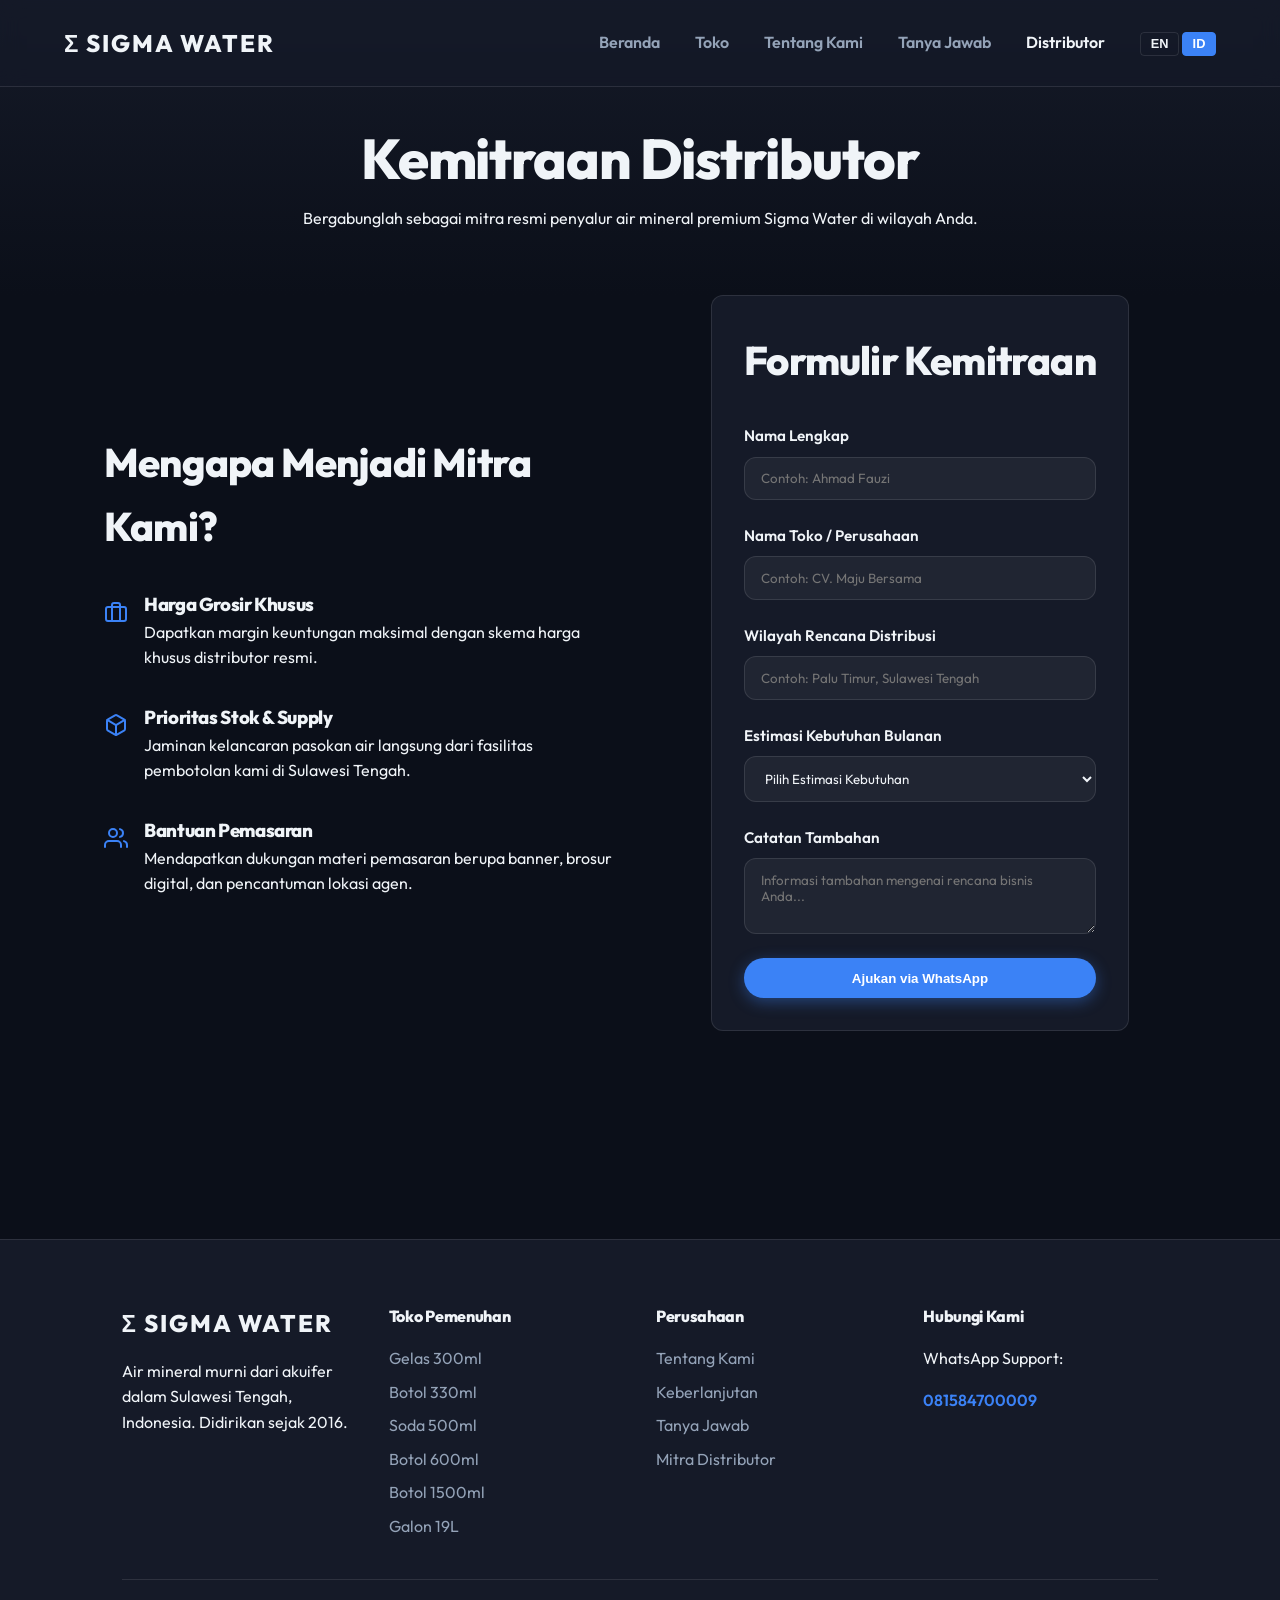
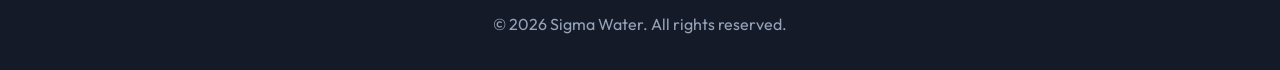
==== distributor.html @ 27827ac9 "fix: separate EN/ID hero buttons into clean wrapper containers & synchronize footers with complete p" ====
<!DOCTYPE html>
<html lang="id">
<head>
  <meta charset="UTF-8">
  <meta name="viewport" content="width=device-width, initial-scale=1.0">
  <title class="lang-en">Become a Distributor | Sigma Water</title>
  <title class="lang-id">Menjadi Distributor | Sigma Water</title>
  <link rel="stylesheet" href="index.css">
  <style>
    .page-header {
      padding: 8rem 5% 4rem;
      text-align: center;
      background: linear-gradient(180deg, var(--bg-surface) 0%, var(--bg-color) 100%);
    }

    .form-container {
      max-width: 600px;
      margin: 0 auto;
    }

    .form-group {
      margin-bottom: 1.5rem;
      display: flex;
      flex-direction: column;
      gap: 0.5rem;
      text-align: left;
    }

    .form-group label {
      font-weight: 600;
      font-size: 0.95rem;
    }

    .form-group input, .form-group textarea, .form-group select {
      background: rgba(255, 255, 255, 0.05);
      border: 1px solid var(--border-color);
      border-radius: var(--border-radius);
      padding: 0.8rem 1rem;
      color: var(--text-main);
      font-family: inherit;
      outline: none;
      transition: border-color var(--transition-speed);
    }

    .form-group input:focus, .form-group textarea:focus, .form-group select:focus {
      border-color: var(--accent-blue);
    }

    .benefit-item {
      display: flex;
      gap: 1rem;
      align-items: flex-start;
      text-align: left;
    }

    .benefit-icon {
      font-size: 1.5rem;
      color: var(--accent-blue);
      flex-shrink: 0;
    }
  </style>
</head>
<body>

  <nav>
    <div class="nav-brand">Σ SIGMA WATER</div>
    <div class="nav-links">
      <a href="index.html" class="lang-en">Home</a>
      <a href="index.html" class="lang-id">Beranda</a>
      <a href="shop.html" class="lang-en">Shop</a>
      <a href="shop.html" class="lang-id">Toko</a>
      <a href="story.html" class="lang-en">Our Story</a>
      <a href="story.html" class="lang-id">Tentang Kami</a>
      <a href="faq.html" class="lang-en">FAQ</a>
      <a href="faq.html" class="lang-id">Tanya Jawab</a>
      <a href="distributor.html" class="active lang-en">Distributor</a>
      <a href="distributor.html" class="active lang-id">Distributor</a>

      <!-- Language Selector -->
      <span class="lang-selector" style="margin-left: 2rem;">
        <button id="lang-btn-en" onclick="setLang('en')" class="btn btn-outline" style="padding: 0.2rem 0.6rem; font-size: 0.8rem; border-radius: 4px; cursor: pointer;">EN</button>
        <button id="lang-btn-id" onclick="setLang('id')" class="btn btn-outline" style="padding: 0.2rem 0.6rem; font-size: 0.8rem; border-radius: 4px; cursor: pointer;">ID</button>
      </span>
    </div>
  </nav>

  <header class="page-header">
    <div class="container fade-in">
      <h1 class="lang-en">Distributor Partnership</h1>
      <h1 class="lang-id">Kemitraan Distributor</h1>
      <p class="text-muted lang-en">Join us as an official distribution partner for premium Sigma Water in your region.</p>
      <p class="text-muted lang-id">Bergabunglah sebagai mitra resmi penyalur air mineral premium Sigma Water di wilayah Anda.</p>
    </div>
  </header>

  <section class="section-padding" style="padding-top: 0;">
    <div class="container">
      <div class="grid-2 mb-3">
        
        <!-- Benefits -->
        <div class="fade-in">
          <h2 class="mb-2 lang-en">Why Partner With Us?</h2>
          <h2 class="mb-2 lang-id">Mengapa Menjadi Mitra Kami?</h2>
          
          <div style="display: flex; flex-direction: column; gap: 2rem;">
            <!-- Benefit 1 -->
            <div class="benefit-item">
              <div class="benefit-icon">
                <svg xmlns="http://www.w3.org/2000/svg" width="24" height="24" viewBox="0 0 24 24" fill="none" stroke="currentColor" stroke-width="2" stroke-linecap="round" stroke-linejoin="round" style="vertical-align: middle;"><rect x="2" y="7" width="20" height="14" rx="2" ry="2"/><path d="M16 21V5a2 2 0 0 0-2-2h-4a2 2 0 0 0-2 2v16"/></svg>
              </div>
              <div>
                <h3 class="lang-en">Special Wholesale Pricing</h3>
                <h3 class="lang-id">Harga Grosir Khusus</h3>
                <p class="text-muted lang-en">Get maximum profit margins with official distributor wholesale pricing.</p>
                <p class="text-muted lang-id">Dapatkan margin keuntungan maksimal dengan skema harga khusus distributor resmi.</p>
              </div>
            </div>
            
            <!-- Benefit 2 -->
            <div class="benefit-item">
              <div class="benefit-icon">
                <svg xmlns="http://www.w3.org/2000/svg" width="24" height="24" viewBox="0 0 24 24" fill="none" stroke="currentColor" stroke-width="2" stroke-linecap="round" stroke-linejoin="round" style="vertical-align: middle;"><path d="M21 16V8a2 2 0 0 0-1-1.73l-7-4a2 2 0 0 0-2 0l-7 4A2 2 0 0 0 3 8v8a2 2 0 0 0 1 1.73l7 4a2 2 0 0 0 2 0l7-4A2 2 0 0 0 21 16z"/><polyline points="3.27 6.96 12 12.01 20.73 6.96"/><line x1="12" y1="22.08" x2="12" y2="12"/></svg>
              </div>
              <div>
                <h3 class="lang-en">Stock & Supply Priority</h3>
                <h3 class="lang-id">Prioritas Stok & Supply</h3>
                <p class="text-muted lang-en">Guaranteed smooth water supply directly from our bottling facility in Central Sulawesi.</p>
                <p class="text-muted lang-id">Jaminan kelancaran pasokan air langsung dari fasilitas pembotolan kami di Sulawesi Tengah.</p>
              </div>
            </div>
            
            <!-- Benefit 3 -->
            <div class="benefit-item">
              <div class="benefit-icon">
                <svg xmlns="http://www.w3.org/2000/svg" width="24" height="24" viewBox="0 0 24 24" fill="none" stroke="currentColor" stroke-width="2" stroke-linecap="round" stroke-linejoin="round" style="vertical-align: middle;"><path d="M17 21v-2a4 4 0 0 0-4-4H5a4 4 0 0 0-4 4v2"/><circle cx="9" cy="7" r="4"/><path d="M23 21v-2a4 4 0 0 0-3-3.87"/><path d="M16 3.13a4 4 0 0 1 0 7.75"/></svg>
              </div>
              <div>
                <h3 class="lang-en">Marketing Support</h3>
                <h3 class="lang-id">Bantuan Pemasaran</h3>
                <p class="text-muted lang-en">Receive marketing materials such as banners, digital brochures, and official agent location map listings.</p>
                <p class="text-muted lang-id">Mendapatkan dukungan materi pemasaran berupa banner, brosur digital, dan pencantuman lokasi agen.</p>
              </div>
            </div>
          </div>
        </div>

        <!-- Application Form (English) -->
        <div class="glass-card form-container text-center fade-in lang-en">
          <h2 class="mb-2">Partnership Form</h2>
          <form id="distributorFormEn" onsubmit="submitForm(event, 'en')">
            <div class="form-group">
              <label for="nameEn">Full Name</label>
              <input type="text" id="nameEn" required placeholder="Example: John Doe">
            </div>
            <div class="form-group">
              <label for="businessEn">Store / Company Name</label>
              <input type="text" id="businessEn" required placeholder="Example: CV. Maju Bersama">
            </div>
            <div class="form-group">
              <label for="locationEn">Targeted Distribution Region</label>
              <input type="text" id="locationEn" required placeholder="Example: East Palu, Central Sulawesi">
            </div>
            <div class="form-group">
              <label for="volumeEn">Estimated Monthly Requirement</label>
              <select id="volumeEn" required>
                <option value="">Select Estimated Requirement</option>
                <option value="50-100 Boxes">50 - 100 Boxes / Month</option>
                <option value="100-500 Boxes">100 - 500 Boxes / Month</option>
                <option value=">500 Boxes">&gt; 500 Boxes / Month</option>
                <option value="19L Gallon Focus">19L Gallon Focus (Dispenser)</option>
              </select>
            </div>
            <div class="form-group">
              <label for="noteEn">Additional Notes</label>
              <textarea id="noteEn" rows="3" placeholder="Any additional details about your business plan..."></textarea>
            </div>
            <button type="submit" class="btn btn-primary" style="width: 100%;">Apply via WhatsApp</button>
          </form>
        </div>

        <!-- Application Form (Indonesian) -->
        <div class="glass-card form-container text-center fade-in lang-id">
          <h2 class="mb-2">Formulir Kemitraan</h2>
          <form id="distributorFormId" onsubmit="submitForm(event, 'id')">
            <div class="form-group">
              <label for="nameId">Nama Lengkap</label>
              <input type="text" id="nameId" required placeholder="Contoh: Ahmad Fauzi">
            </div>
            <div class="form-group">
              <label for="businessId">Nama Toko / Perusahaan</label>
              <input type="text" id="businessId" required placeholder="Contoh: CV. Maju Bersama">
            </div>
            <div class="form-group">
              <label for="locationId">Wilayah Rencana Distribusi</label>
              <input type="text" id="locationId" required placeholder="Contoh: Palu Timur, Sulawesi Tengah">
            </div>
            <div class="form-group">
              <label for="volumeId">Estimasi Kebutuhan Bulanan</label>
              <select id="volumeId" required>
                <option value="">Pilih Estimasi Kebutuhan</option>
                <option value="50-100 Dus">50 - 100 Dus / Bulan</option>
                <option value="100-500 Dus">100 - 500 Dus / Bulan</option>
                <option value=">500 Dus">&gt; 500 Dus / Bulan</option>
                <option value="Khusus Galon 19L">Fokus Galon 19L (Dispenser)</option>
              </select>
            </div>
            <div class="form-group">
              <label for="noteId">Catatan Tambahan</label>
              <textarea id="noteId" rows="3" placeholder="Informasi tambahan mengenai rencana bisnis Anda..."></textarea>
            </div>
            <button type="submit" class="btn btn-primary" style="width: 100%;">Ajukan via WhatsApp</button>
          </form>
        </div>

      </div>
    </div>
  </section>

  <footer>
    <div class="container">
      <div class="footer-content">
        <div class="footer-col">
          <div class="nav-brand mb-1">Σ SIGMA WATER</div>
          <p class="text-muted lang-en">Pure mineral water from the deep aquifers of Central Sulawesi, Indonesia. Established in 2016.</p>
          <p class="text-muted lang-id">Air mineral murni dari akuifer dalam Sulawesi Tengah, Indonesia. Didirikan sejak 2016.</p>
        </div>
        <div class="footer-col">
          <h4 class="lang-en">Fulfillment Shop</h4>
          <h4 class="lang-id">Toko Pemenuhan</h4>
          <a href="shop.html" class="lang-en">300ml Cups</a>
          <a href="shop.html" class="lang-id">Gelas 300ml</a>
          <a href="shop.html" class="lang-en">330ml Bottles</a>
          <a href="shop.html" class="lang-id">Botol 330ml</a>
          <a href="shop.html" class="lang-en">500ml Sparkling</a>
          <a href="shop.html" class="lang-id">Soda 500ml</a>
          <a href="shop.html" class="lang-en">600ml Bottles</a>
          <a href="shop.html" class="lang-id">Botol 600ml</a>
          <a href="shop.html" class="lang-en">1500ml Bottles</a>
          <a href="shop.html" class="lang-id">Botol 1500ml</a>
          <a href="shop.html" class="lang-en">19L Gallons</a>
          <a href="shop.html" class="lang-id">Galon 19L</a>
        </div>
        <div class="footer-col">
          <h4 class="lang-en">Corporate</h4>
          <h4 class="lang-id">Perusahaan</h4>
          <a href="story.html" class="lang-en">Our Story</a>
          <a href="story.html" class="lang-id">Tentang Kami</a>
          <a href="story.html#sustainability" class="lang-en">Sustainability</a>
          <a href="story.html#sustainability" class="lang-id">Keberlanjutan</a>
          <a href="faq.html" class="lang-en">FAQ</a>
          <a href="faq.html" class="lang-id">Tanya Jawab</a>
          <a href="distributor.html" class="lang-en">Mitra Distributor</a>
          <a href="distributor.html" class="lang-id">Mitra Distributor</a>
        </div>
        <div class="footer-col">
          <h4 class="lang-en">Contact Us</h4>
          <h4 class="lang-id">Hubungi Kami</h4>
          <p class="text-muted mb-1">WhatsApp Support:</p>
          <a href="https://wa.me/6281584700009" target="_blank" style="color: var(--accent-blue); font-weight: 600;">081584700009</a>
        </div>
      </div>
      <div class="footer-bottom">
        <p>&copy; 2026 Sigma Water. All rights reserved.</p>
      </div>
    </div>
  </footer>

  <script src="script.js"></script>
  <script>
    function submitForm(event, lang) {
      event.preventDefault();
      let name, business, location, volume, note;
      
      if (lang === 'en') {
        name = document.getElementById('nameEn').value;
        business = document.getElementById('businessEn').value;
        location = document.getElementById('locationEn').value;
        volume = document.getElementById('volumeEn').value;
        note = document.getElementById('noteEn').value;
      } else {
        name = document.getElementById('nameId').value;
        business = document.getElementById('businessId').value;
        location = document.getElementById('locationId').value;
        volume = document.getElementById('volumeId').value;
        note = document.getElementById('noteId').value;
      }
      
      let message = '';
      if (lang === 'en') {
        message = `Hello Sigma Water, I am interested in becoming an official distributor.%0A%0A*Name:* ${name}%0A*Business/Company:* ${business}%0A*Region:* ${location}%0A*Requirement:* ${volume}%0A*Notes:* ${note}`;
      } else {
        message = `Halo Sigma Water, saya tertarik untuk menjadi distributor resmi.%0A%0A*Nama:* ${name}%0A*Toko/Bisnis:* ${business}%0A*Wilayah:* ${location}%0A*Kebutuhan:* ${volume}%0A*Catatan:* ${note}`;
      }
      
      // WhatsApp Direct Link API
      const waUrl = `https://wa.me/6281584700009?text=${message}`;
      window.open(waUrl, '_blank');
    }
  </script>
</body>
</html>
---- index.css ----
@import url('https://fonts.googleapis.com/css2?family=Outfit:wght@300;400;600;800&display=swap');

:root {
  /* Dark Mode Palette */
  --bg-color: #0b0f19;
  --bg-surface: #151a28;
  --bg-glass: rgba(21, 26, 40, 0.6);
  --text-main: #f0f4f8;
  --text-muted: #94a3b8;
  --accent-blue: #3b82f6;
  --accent-glow: rgba(59, 130, 246, 0.4);
  --border-color: rgba(255, 255, 255, 0.1);
  --border-radius: 12px;
  --transition-speed: 0.3s;
}

* {
  margin: 0;
  padding: 0;
  box-sizing: border-box;
}

body {
  font-family: 'Outfit', sans-serif;
  background-color: var(--bg-color);
  color: var(--text-main);
  line-height: 1.6;
  overflow-x: hidden;
}

a {
  text-decoration: none;
  color: inherit;
}

/* Typography */
h1, h2, h3, h4 {
  font-weight: 800;
  letter-spacing: -0.02em;
}

h1 {
  font-size: 3.5rem;
  line-height: 1.1;
  margin-bottom: 1rem;
}

h2 {
  font-size: 2.5rem;
  margin-bottom: 1.5rem;
}

/* Navigation */
nav {
  position: fixed;
  top: 0;
  width: 100%;
  padding: 1.5rem 5%;
  display: flex;
  justify-content: space-between;
  align-items: center;
  z-index: 100;
  background: var(--bg-glass);
  backdrop-filter: blur(10px);
  border-bottom: 1px solid var(--border-color);
}

.nav-brand {
  font-size: 1.5rem;
  font-weight: 800;
  letter-spacing: 2px;
}

.nav-links a {
  margin-left: 2rem;
  font-weight: 600;
  color: var(--text-muted);
  transition: color var(--transition-speed);
}

.nav-links a:hover, .nav-links a.active {
  color: var(--text-main);
}

/* Buttons */
.btn {
  display: inline-block;
  padding: 0.8rem 2rem;
  border-radius: 30px;
  font-weight: 600;
  cursor: pointer;
  transition: all var(--transition-speed);
  border: none;
}

.btn-primary {
  background: var(--accent-blue);
  color: #fff;
  box-shadow: 0 4px 15px var(--accent-glow);
}

.btn-primary:hover {
  transform: translateY(-2px);
  box-shadow: 0 6px 20px var(--accent-glow);
}

.btn-outline {
  background: transparent;
  border: 1px solid var(--border-color);
  color: var(--text-main);
}

.btn-outline:hover {
  background: rgba(255, 255, 255, 0.05);
}

/* Glassmorphism Cards */
.glass-card {
  background: var(--bg-surface);
  border: 1px solid var(--border-color);
  border-radius: var(--border-radius);
  padding: 2rem;
  transition: transform var(--transition-speed), box-shadow var(--transition-speed);
}

.glass-card:hover {
  transform: translateY(-5px);
  box-shadow: 0 10px 30px rgba(0, 0, 0, 0.5);
  border-color: rgba(255, 255, 255, 0.2);
}

/* Utilities */
.container {
  max-width: 1200px;
  margin: 0 auto;
  padding: 0 5%;
}

.section-padding {
  padding: 6rem 0;
}

.text-center {
  text-align: center;
}

.mb-1 { margin-bottom: 1rem; }
.mb-2 { margin-bottom: 2rem; }
.mb-3 { margin-bottom: 3rem; }

/* Grid Layouts */
.grid-3 {
  display: grid;
  grid-template-columns: repeat(auto-fit, minmax(300px, 1fr));
  gap: 2rem;
}

.grid-2 {
  display: grid;
  grid-template-columns: repeat(auto-fit, minmax(400px, 1fr));
  gap: 3rem;
  align-items: center;
}

/* Footer */
footer {
  background: var(--bg-surface);
  padding: 4rem 5% 2rem;
  border-top: 1px solid var(--border-color);
  margin-top: 4rem;
}

.footer-content {
  display: grid;
  grid-template-columns: repeat(auto-fit, minmax(200px, 1fr));
  gap: 2rem;
  margin-bottom: 2rem;
}

.footer-col h4 {
  margin-bottom: 1rem;
}

.footer-col a {
  display: block;
  color: var(--text-muted);
  margin-bottom: 0.5rem;
}

.footer-col a:hover {
  color: var(--text-main);
}

.footer-bottom {
  text-align: center;
  color: var(--text-muted);
  padding-top: 2rem;
  border-top: 1px solid var(--border-color);
}

/* Responsive */
@media (max-width: 768px) {
  h1 { font-size: 2.5rem; }
  .nav-links { display: none; } /* Simplified for prototype */
}

/* Page load & scroll animations */
.fade-in {
  opacity: 0;
  transform: translateY(30px);
  transition: opacity 0.8s cubic-bezier(0.16, 1, 0.3, 1), transform 0.8s cubic-bezier(0.16, 1, 0.3, 1);
}

.fade-in.fade-in-visible {
  opacity: 1;
  transform: translateY(0);
}

/* Page load general animation */
@keyframes pageFadeIn {
  from {
    opacity: 0;
  }
  to {
    opacity: 1;
  }
}

body {
  animation: pageFadeIn 0.8s ease-out;
}

/* Language Switcher Styles */
html[lang="en"] .lang-id { display: none !important; }
html[lang="id"] .lang-en { display: none !important; }

html[lang="en"] #lang-btn-en {
  background: var(--accent-blue);
  color: #fff;
  border-color: var(--accent-blue);
}
html[lang="id"] #lang-btn-id {
  background: var(--accent-blue);
  color: #fff;
  border-color: var(--accent-blue);
}
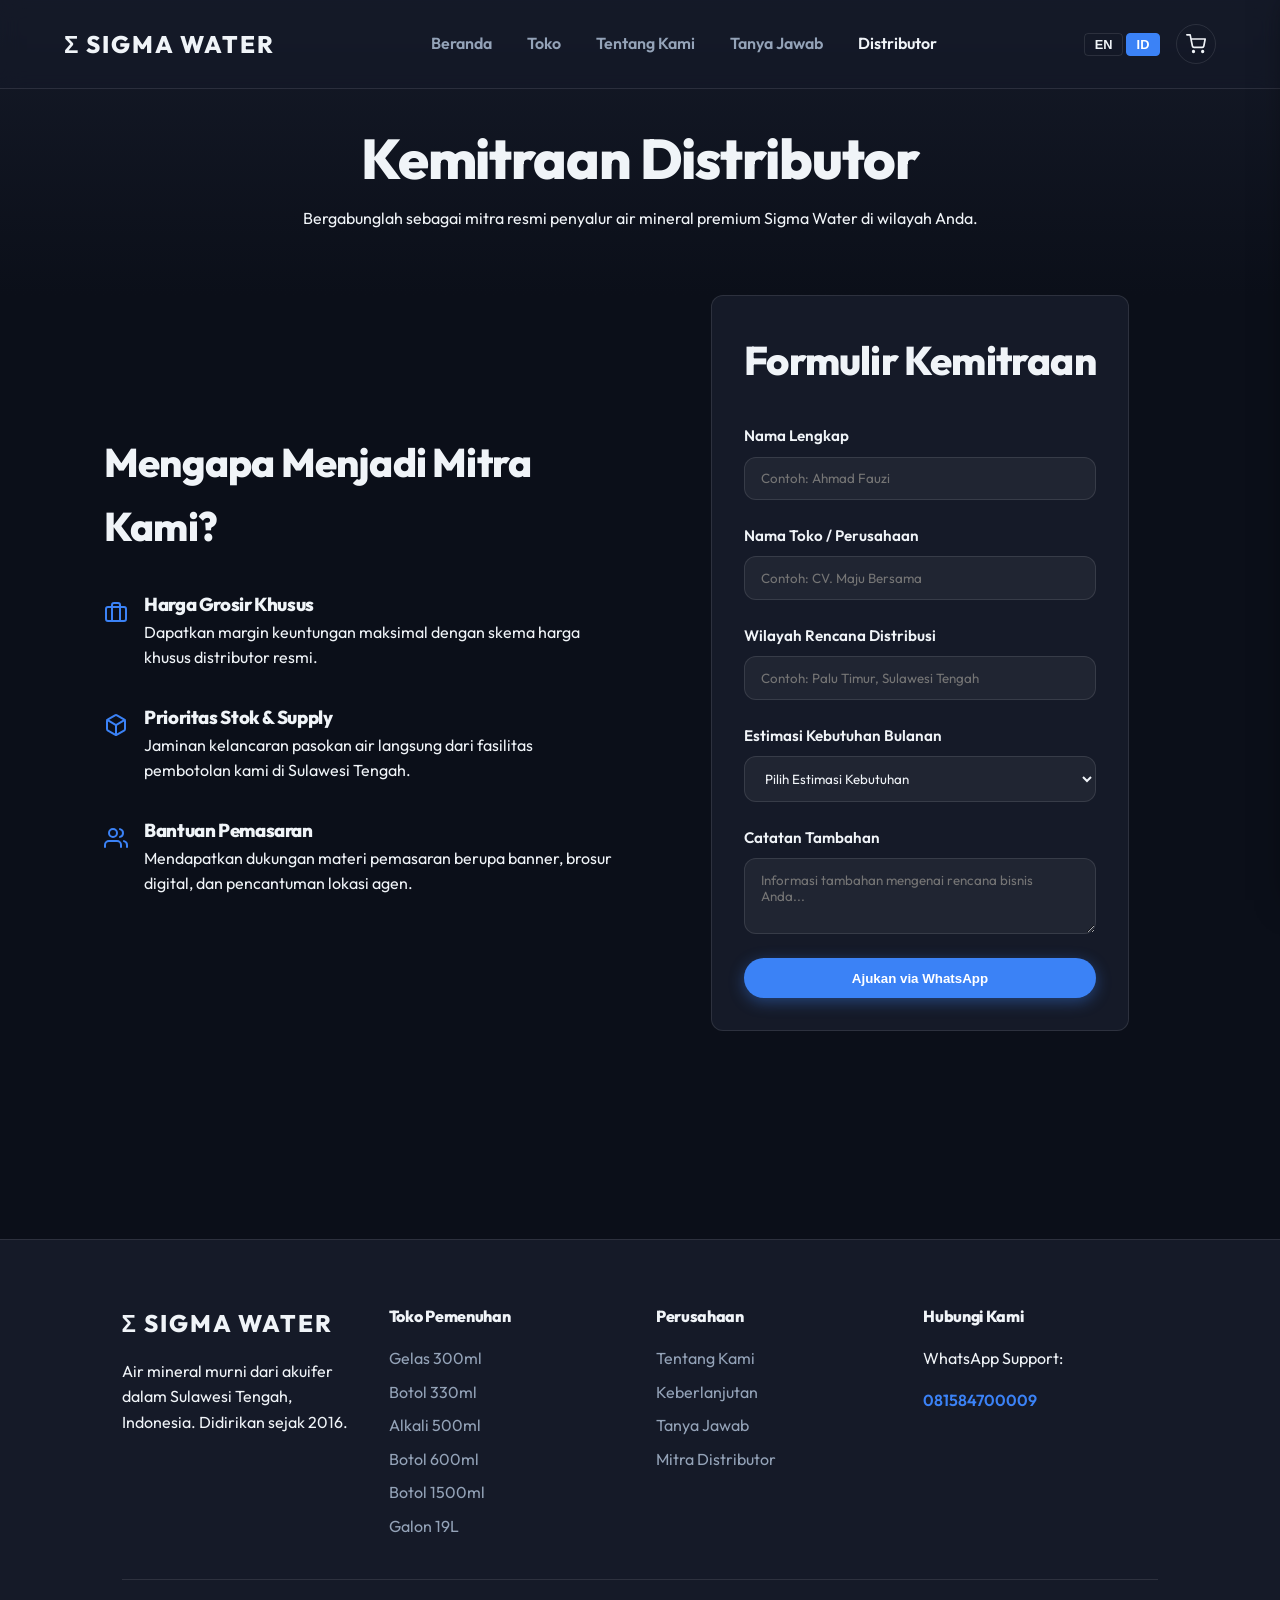
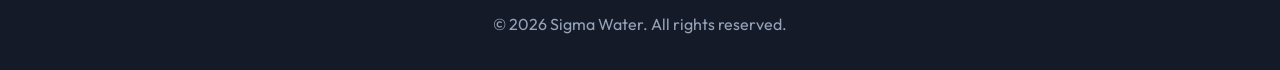
==== commit 3ce49e0e: "feat: change sparkling water to alkali water, update price to 200k, and generate alkali water asset" ====
--- a/distributor.html
+++ b/distributor.html
@@ -44,6 +44,11 @@
 
     .form-group input:focus, .form-group textarea:focus, .form-group select:focus {
       border-color: var(--accent-blue);
+    }
+
+    .form-group select option {
+      background-color: var(--bg-surface);
+      color: var(--text-main);
     }
 
     .benefit-item {
@@ -231,8 +236,8 @@
           <a href="shop.html" class="lang-id">Gelas 300ml</a>
           <a href="shop.html" class="lang-en">330ml Bottles</a>
           <a href="shop.html" class="lang-id">Botol 330ml</a>
-          <a href="shop.html" class="lang-en">500ml Sparkling</a>
-          <a href="shop.html" class="lang-id">Soda 500ml</a>
+          <a href="shop.html" class="lang-en">500ml Alkali</a>
+          <a href="shop.html" class="lang-id">Alkali 500ml</a>
           <a href="shop.html" class="lang-en">600ml Bottles</a>
           <a href="shop.html" class="lang-id">Botol 600ml</a>
           <a href="shop.html" class="lang-en">1500ml Bottles</a>
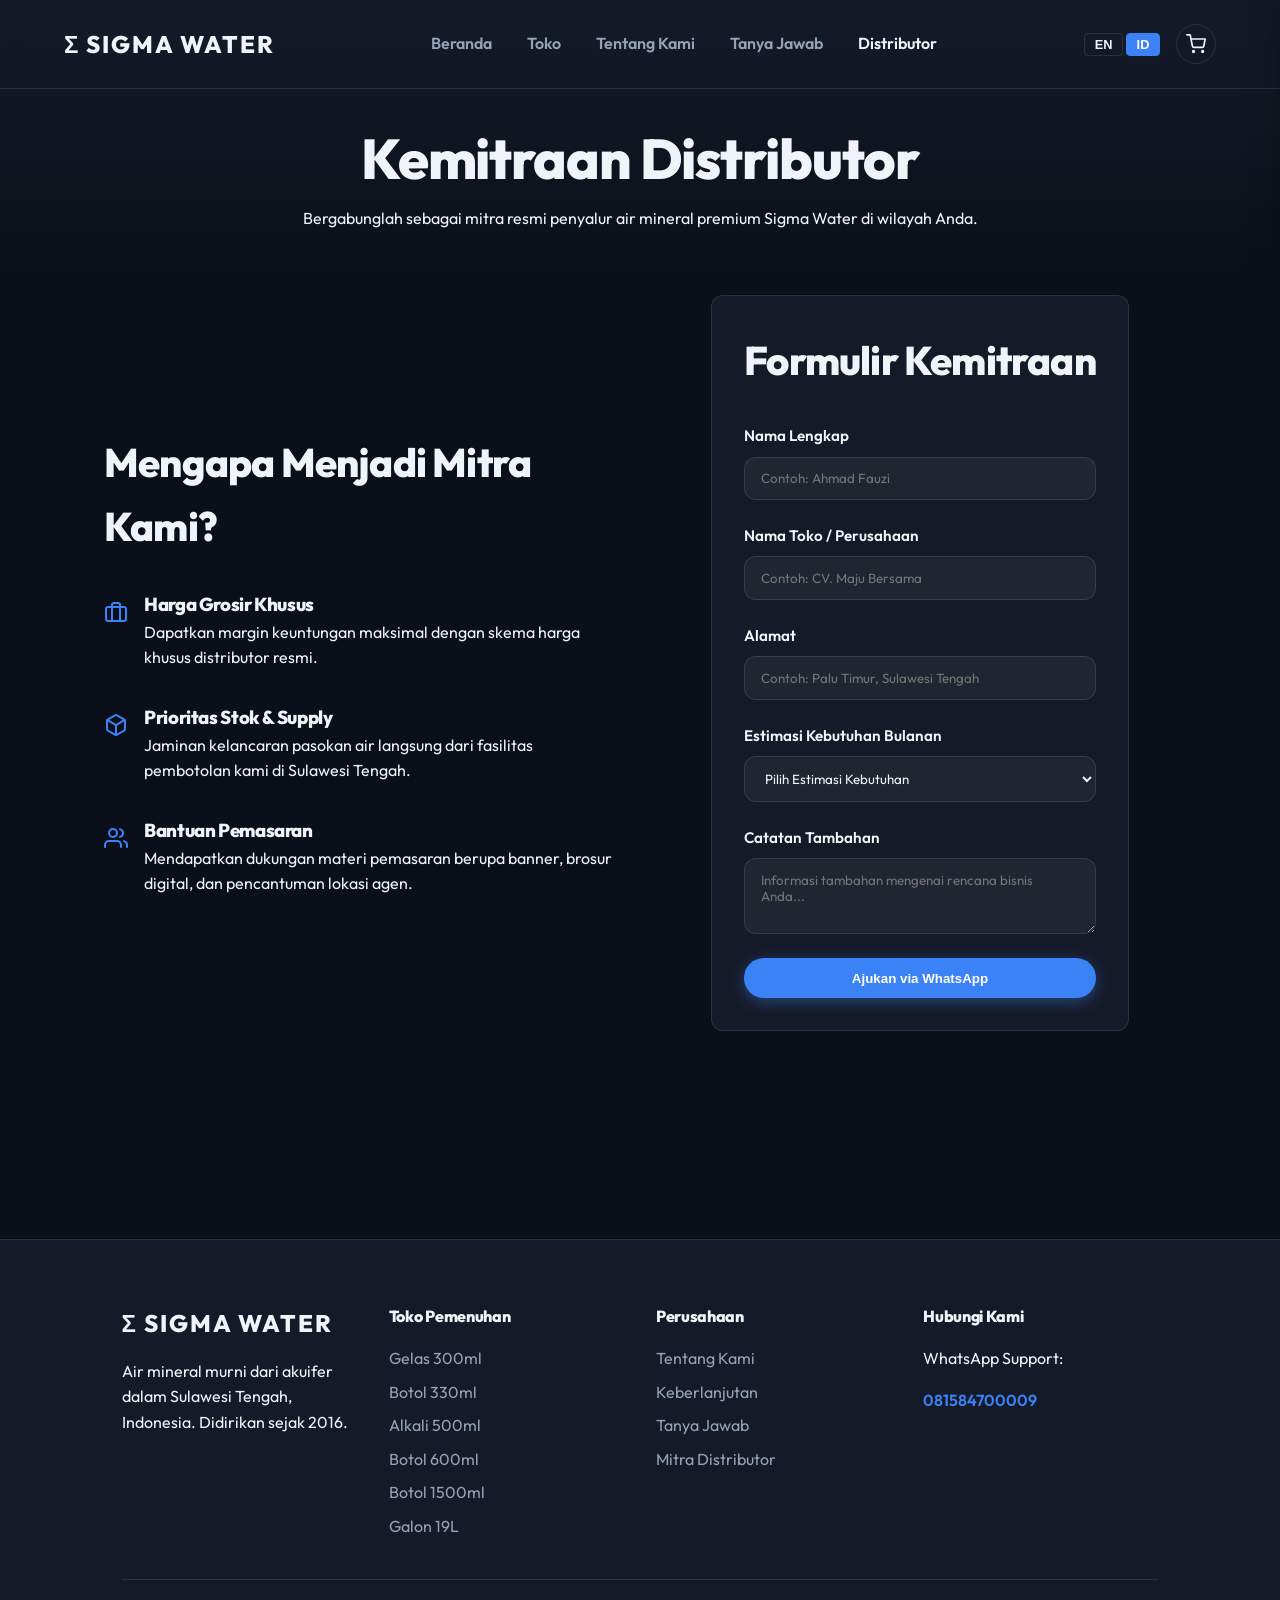
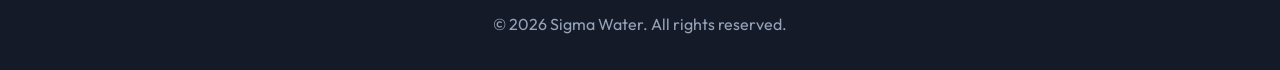
==== commit 6bee5f53: "fix: update FAQ with accurate packaging details, align cart pricing configurations" ====
--- a/distributor.html
+++ b/distributor.html
@@ -1,5 +1,6 @@
 <!DOCTYPE html>
 <html lang="id">
+
 <head>
   <meta charset="UTF-8">
   <meta name="viewport" content="width=device-width, initial-scale=1.0">
@@ -31,7 +32,9 @@
       font-size: 0.95rem;
     }
 
-    .form-group input, .form-group textarea, .form-group select {
+    .form-group input,
+    .form-group textarea,
+    .form-group select {
       background: rgba(255, 255, 255, 0.05);
       border: 1px solid var(--border-color);
       border-radius: var(--border-radius);
@@ -42,7 +45,9 @@
       transition: border-color var(--transition-speed);
     }
 
-    .form-group input:focus, .form-group textarea:focus, .form-group select:focus {
+    .form-group input:focus,
+    .form-group textarea:focus,
+    .form-group select:focus {
       border-color: var(--accent-blue);
     }
 
@@ -65,6 +70,7 @@
     }
   </style>
 </head>
+
 <body>
 
   <nav>
@@ -83,8 +89,10 @@
 
       <!-- Language Selector -->
       <span class="lang-selector" style="margin-left: 2rem;">
-        <button id="lang-btn-en" onclick="setLang('en')" class="btn btn-outline" style="padding: 0.2rem 0.6rem; font-size: 0.8rem; border-radius: 4px; cursor: pointer;">EN</button>
-        <button id="lang-btn-id" onclick="setLang('id')" class="btn btn-outline" style="padding: 0.2rem 0.6rem; font-size: 0.8rem; border-radius: 4px; cursor: pointer;">ID</button>
+        <button id="lang-btn-en" onclick="setLang('en')" class="btn btn-outline"
+          style="padding: 0.2rem 0.6rem; font-size: 0.8rem; border-radius: 4px; cursor: pointer;">EN</button>
+        <button id="lang-btn-id" onclick="setLang('id')" class="btn btn-outline"
+          style="padding: 0.2rem 0.6rem; font-size: 0.8rem; border-radius: 4px; cursor: pointer;">ID</button>
       </span>
     </div>
   </nav>
@@ -93,57 +101,84 @@
     <div class="container fade-in">
       <h1 class="lang-en">Distributor Partnership</h1>
       <h1 class="lang-id">Kemitraan Distributor</h1>
-      <p class="text-muted lang-en">Join us as an official distribution partner for premium Sigma Water in your region.</p>
-      <p class="text-muted lang-id">Bergabunglah sebagai mitra resmi penyalur air mineral premium Sigma Water di wilayah Anda.</p>
+      <p class="text-muted lang-en">Join us as an official distribution partner for premium Sigma Water in your region.
+      </p>
+      <p class="text-muted lang-id">Bergabunglah sebagai mitra resmi penyalur air mineral premium Sigma Water di wilayah
+        Anda.</p>
     </div>
   </header>
 
   <section class="section-padding" style="padding-top: 0;">
     <div class="container">
       <div class="grid-2 mb-3">
-        
+
         <!-- Benefits -->
         <div class="fade-in">
           <h2 class="mb-2 lang-en">Why Partner With Us?</h2>
           <h2 class="mb-2 lang-id">Mengapa Menjadi Mitra Kami?</h2>
-          
+
           <div style="display: flex; flex-direction: column; gap: 2rem;">
             <!-- Benefit 1 -->
             <div class="benefit-item">
               <div class="benefit-icon">
-                <svg xmlns="http://www.w3.org/2000/svg" width="24" height="24" viewBox="0 0 24 24" fill="none" stroke="currentColor" stroke-width="2" stroke-linecap="round" stroke-linejoin="round" style="vertical-align: middle;"><rect x="2" y="7" width="20" height="14" rx="2" ry="2"/><path d="M16 21V5a2 2 0 0 0-2-2h-4a2 2 0 0 0-2 2v16"/></svg>
+                <svg xmlns="http://www.w3.org/2000/svg" width="24" height="24" viewBox="0 0 24 24" fill="none"
+                  stroke="currentColor" stroke-width="2" stroke-linecap="round" stroke-linejoin="round"
+                  style="vertical-align: middle;">
+                  <rect x="2" y="7" width="20" height="14" rx="2" ry="2" />
+                  <path d="M16 21V5a2 2 0 0 0-2-2h-4a2 2 0 0 0-2 2v16" />
+                </svg>
               </div>
               <div>
                 <h3 class="lang-en">Special Wholesale Pricing</h3>
                 <h3 class="lang-id">Harga Grosir Khusus</h3>
-                <p class="text-muted lang-en">Get maximum profit margins with official distributor wholesale pricing.</p>
-                <p class="text-muted lang-id">Dapatkan margin keuntungan maksimal dengan skema harga khusus distributor resmi.</p>
-              </div>
-            </div>
-            
+                <p class="text-muted lang-en">Get maximum profit margins with official distributor wholesale pricing.
+                </p>
+                <p class="text-muted lang-id">Dapatkan margin keuntungan maksimal dengan skema harga khusus distributor
+                  resmi.</p>
+              </div>
+            </div>
+
             <!-- Benefit 2 -->
             <div class="benefit-item">
               <div class="benefit-icon">
-                <svg xmlns="http://www.w3.org/2000/svg" width="24" height="24" viewBox="0 0 24 24" fill="none" stroke="currentColor" stroke-width="2" stroke-linecap="round" stroke-linejoin="round" style="vertical-align: middle;"><path d="M21 16V8a2 2 0 0 0-1-1.73l-7-4a2 2 0 0 0-2 0l-7 4A2 2 0 0 0 3 8v8a2 2 0 0 0 1 1.73l7 4a2 2 0 0 0 2 0l7-4A2 2 0 0 0 21 16z"/><polyline points="3.27 6.96 12 12.01 20.73 6.96"/><line x1="12" y1="22.08" x2="12" y2="12"/></svg>
+                <svg xmlns="http://www.w3.org/2000/svg" width="24" height="24" viewBox="0 0 24 24" fill="none"
+                  stroke="currentColor" stroke-width="2" stroke-linecap="round" stroke-linejoin="round"
+                  style="vertical-align: middle;">
+                  <path
+                    d="M21 16V8a2 2 0 0 0-1-1.73l-7-4a2 2 0 0 0-2 0l-7 4A2 2 0 0 0 3 8v8a2 2 0 0 0 1 1.73l7 4a2 2 0 0 0 2 0l7-4A2 2 0 0 0 21 16z" />
+                  <polyline points="3.27 6.96 12 12.01 20.73 6.96" />
+                  <line x1="12" y1="22.08" x2="12" y2="12" />
+                </svg>
               </div>
               <div>
                 <h3 class="lang-en">Stock & Supply Priority</h3>
                 <h3 class="lang-id">Prioritas Stok & Supply</h3>
-                <p class="text-muted lang-en">Guaranteed smooth water supply directly from our bottling facility in Central Sulawesi.</p>
-                <p class="text-muted lang-id">Jaminan kelancaran pasokan air langsung dari fasilitas pembotolan kami di Sulawesi Tengah.</p>
-              </div>
-            </div>
-            
+                <p class="text-muted lang-en">Guaranteed smooth water supply directly from our bottling facility in
+                  Central Sulawesi.</p>
+                <p class="text-muted lang-id">Jaminan kelancaran pasokan air langsung dari fasilitas pembotolan kami di
+                  Sulawesi Tengah.</p>
+              </div>
+            </div>
+
             <!-- Benefit 3 -->
             <div class="benefit-item">
               <div class="benefit-icon">
-                <svg xmlns="http://www.w3.org/2000/svg" width="24" height="24" viewBox="0 0 24 24" fill="none" stroke="currentColor" stroke-width="2" stroke-linecap="round" stroke-linejoin="round" style="vertical-align: middle;"><path d="M17 21v-2a4 4 0 0 0-4-4H5a4 4 0 0 0-4 4v2"/><circle cx="9" cy="7" r="4"/><path d="M23 21v-2a4 4 0 0 0-3-3.87"/><path d="M16 3.13a4 4 0 0 1 0 7.75"/></svg>
+                <svg xmlns="http://www.w3.org/2000/svg" width="24" height="24" viewBox="0 0 24 24" fill="none"
+                  stroke="currentColor" stroke-width="2" stroke-linecap="round" stroke-linejoin="round"
+                  style="vertical-align: middle;">
+                  <path d="M17 21v-2a4 4 0 0 0-4-4H5a4 4 0 0 0-4 4v2" />
+                  <circle cx="9" cy="7" r="4" />
+                  <path d="M23 21v-2a4 4 0 0 0-3-3.87" />
+                  <path d="M16 3.13a4 4 0 0 1 0 7.75" />
+                </svg>
               </div>
               <div>
                 <h3 class="lang-en">Marketing Support</h3>
                 <h3 class="lang-id">Bantuan Pemasaran</h3>
-                <p class="text-muted lang-en">Receive marketing materials such as banners, digital brochures, and official agent location map listings.</p>
-                <p class="text-muted lang-id">Mendapatkan dukungan materi pemasaran berupa banner, brosur digital, dan pencantuman lokasi agen.</p>
+                <p class="text-muted lang-en">Receive marketing materials such as banners, digital brochures, and
+                  official agent location map listings.</p>
+                <p class="text-muted lang-id">Mendapatkan dukungan materi pemasaran berupa banner, brosur digital, dan
+                  pencantuman lokasi agen.</p>
               </div>
             </div>
           </div>
@@ -162,7 +197,7 @@
               <input type="text" id="businessEn" required placeholder="Example: CV. Maju Bersama">
             </div>
             <div class="form-group">
-              <label for="locationEn">Targeted Distribution Region</label>
+              <label for="locationEn">Address</label>
               <input type="text" id="locationEn" required placeholder="Example: East Palu, Central Sulawesi">
             </div>
             <div class="form-group">
@@ -177,7 +212,8 @@
             </div>
             <div class="form-group">
               <label for="noteEn">Additional Notes</label>
-              <textarea id="noteEn" rows="3" placeholder="Any additional details about your business plan..."></textarea>
+              <textarea id="noteEn" rows="3"
+                placeholder="Any additional details about your business plan..."></textarea>
             </div>
             <button type="submit" class="btn btn-primary" style="width: 100%;">Apply via WhatsApp</button>
           </form>
@@ -196,7 +232,7 @@
               <input type="text" id="businessId" required placeholder="Contoh: CV. Maju Bersama">
             </div>
             <div class="form-group">
-              <label for="locationId">Wilayah Rencana Distribusi</label>
+              <label for="locationId">Alamat</label>
               <input type="text" id="locationId" required placeholder="Contoh: Palu Timur, Sulawesi Tengah">
             </div>
             <div class="form-group">
@@ -211,7 +247,8 @@
             </div>
             <div class="form-group">
               <label for="noteId">Catatan Tambahan</label>
-              <textarea id="noteId" rows="3" placeholder="Informasi tambahan mengenai rencana bisnis Anda..."></textarea>
+              <textarea id="noteId" rows="3"
+                placeholder="Informasi tambahan mengenai rencana bisnis Anda..."></textarea>
             </div>
             <button type="submit" class="btn btn-primary" style="width: 100%;">Ajukan via WhatsApp</button>
           </form>
@@ -226,8 +263,10 @@
       <div class="footer-content">
         <div class="footer-col">
           <div class="nav-brand mb-1">Σ SIGMA WATER</div>
-          <p class="text-muted lang-en">Pure mineral water from the deep aquifers of Central Sulawesi, Indonesia. Established in 2016.</p>
-          <p class="text-muted lang-id">Air mineral murni dari akuifer dalam Sulawesi Tengah, Indonesia. Didirikan sejak 2016.</p>
+          <p class="text-muted lang-en">Pure mineral water from the deep aquifers of Central Sulawesi, Indonesia.
+            Established in 2016.</p>
+          <p class="text-muted lang-id">Air mineral murni dari akuifer dalam Sulawesi Tengah, Indonesia. Didirikan sejak
+            2016.</p>
         </div>
         <div class="footer-col">
           <h4 class="lang-en">Fulfillment Shop</h4>
@@ -261,7 +300,8 @@
           <h4 class="lang-en">Contact Us</h4>
           <h4 class="lang-id">Hubungi Kami</h4>
           <p class="text-muted mb-1">WhatsApp Support:</p>
-          <a href="https://wa.me/6281584700009" target="_blank" style="color: var(--accent-blue); font-weight: 600;">081584700009</a>
+          <a href="https://wa.me/6281584700009" target="_blank"
+            style="color: var(--accent-blue); font-weight: 600;">081584700009</a>
         </div>
       </div>
       <div class="footer-bottom">
@@ -275,7 +315,7 @@
     function submitForm(event, lang) {
       event.preventDefault();
       let name, business, location, volume, note;
-      
+
       if (lang === 'en') {
         name = document.getElementById('nameEn').value;
         business = document.getElementById('businessEn').value;
@@ -289,18 +329,19 @@
         volume = document.getElementById('volumeId').value;
         note = document.getElementById('noteId').value;
       }
-      
+
       let message = '';
       if (lang === 'en') {
         message = `Hello Sigma Water, I am interested in becoming an official distributor.%0A%0A*Name:* ${name}%0A*Business/Company:* ${business}%0A*Region:* ${location}%0A*Requirement:* ${volume}%0A*Notes:* ${note}`;
       } else {
         message = `Halo Sigma Water, saya tertarik untuk menjadi distributor resmi.%0A%0A*Nama:* ${name}%0A*Toko/Bisnis:* ${business}%0A*Wilayah:* ${location}%0A*Kebutuhan:* ${volume}%0A*Catatan:* ${note}`;
       }
-      
+
       // WhatsApp Direct Link API
       const waUrl = `https://wa.me/6281584700009?text=${message}`;
       window.open(waUrl, '_blank');
     }
   </script>
 </body>
-</html>
+
+</html>
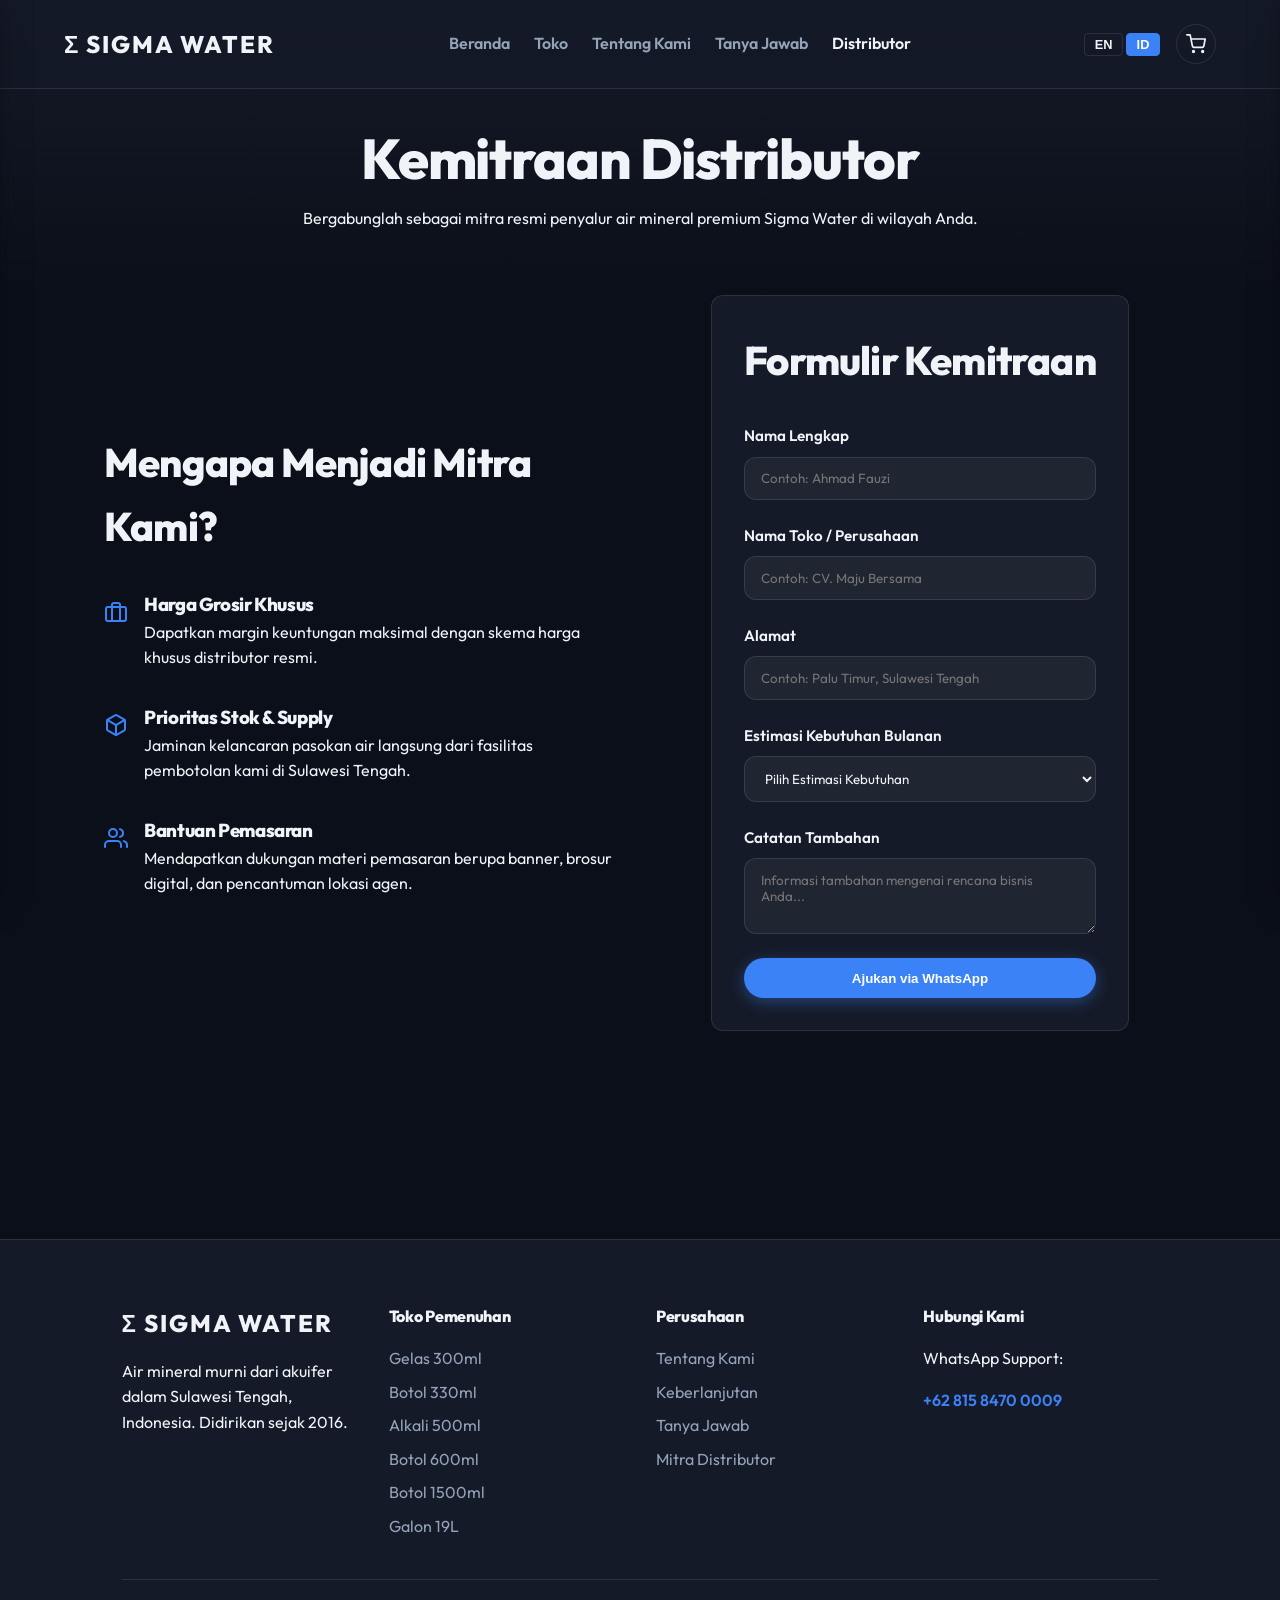
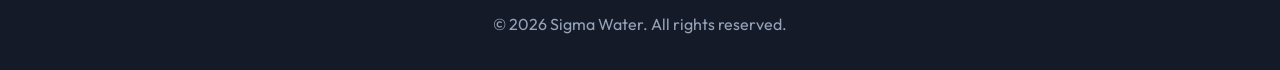
==== commit baeefcc8: "fix: format WhatsApp support phone number across all pages" ====
--- a/distributor.html
+++ b/distributor.html
@@ -301,7 +301,7 @@
           <h4 class="lang-id">Hubungi Kami</h4>
           <p class="text-muted mb-1">WhatsApp Support:</p>
           <a href="https://wa.me/6281584700009" target="_blank"
-            style="color: var(--accent-blue); font-weight: 600;">081584700009</a>
+            style="color: var(--accent-blue); font-weight: 600;">+62 815 8470 0009</a>
         </div>
       </div>
       <div class="footer-bottom">
@@ -332,9 +332,9 @@
 
       let message = '';
       if (lang === 'en') {
-        message = `Hello Sigma Water, I am interested in becoming an official distributor.%0A%0A*Name:* ${name}%0A*Business/Company:* ${business}%0A*Region:* ${location}%0A*Requirement:* ${volume}%0A*Notes:* ${note}`;
+        message = `Hello Sigma Water, I am interested in becoming an official distributor.%0A%0A*Name:* ${name}%0A*Business/Company:* ${business}%0A*Address:* ${location}%0A*Requirement:* ${volume}%0A*Notes:* ${note}`;
       } else {
-        message = `Halo Sigma Water, saya tertarik untuk menjadi distributor resmi.%0A%0A*Nama:* ${name}%0A*Toko/Bisnis:* ${business}%0A*Wilayah:* ${location}%0A*Kebutuhan:* ${volume}%0A*Catatan:* ${note}`;
+        message = `Halo Sigma Water, saya tertarik untuk menjadi distributor resmi.%0A%0A*Nama:* ${name}%0A*Toko/Bisnis:* ${business}%0A*Alamat:* ${location}%0A*Kebutuhan:* ${volume}%0A*Catatan:* ${note}`;
       }
 
       // WhatsApp Direct Link API
--- a/index.css
+++ b/index.css
@@ -71,11 +71,27 @@
   letter-spacing: 2px;
 }
 
+.nav-links {
+  display: flex;
+  align-items: center;
+  justify-content: center;
+  flex: 1;
+}
+
 .nav-links a {
-  margin-left: 2rem;
+  margin-left: 1.5rem;
   font-weight: 600;
   color: var(--text-muted);
   transition: color var(--transition-speed);
+  white-space: nowrap;
+}
+
+.nav-actions {
+  display: flex;
+  align-items: center;
+  gap: 1rem;
+  margin-left: 1.5rem;
+  flex-shrink: 0;
 }
 
 .nav-links a:hover, .nav-links a.active {
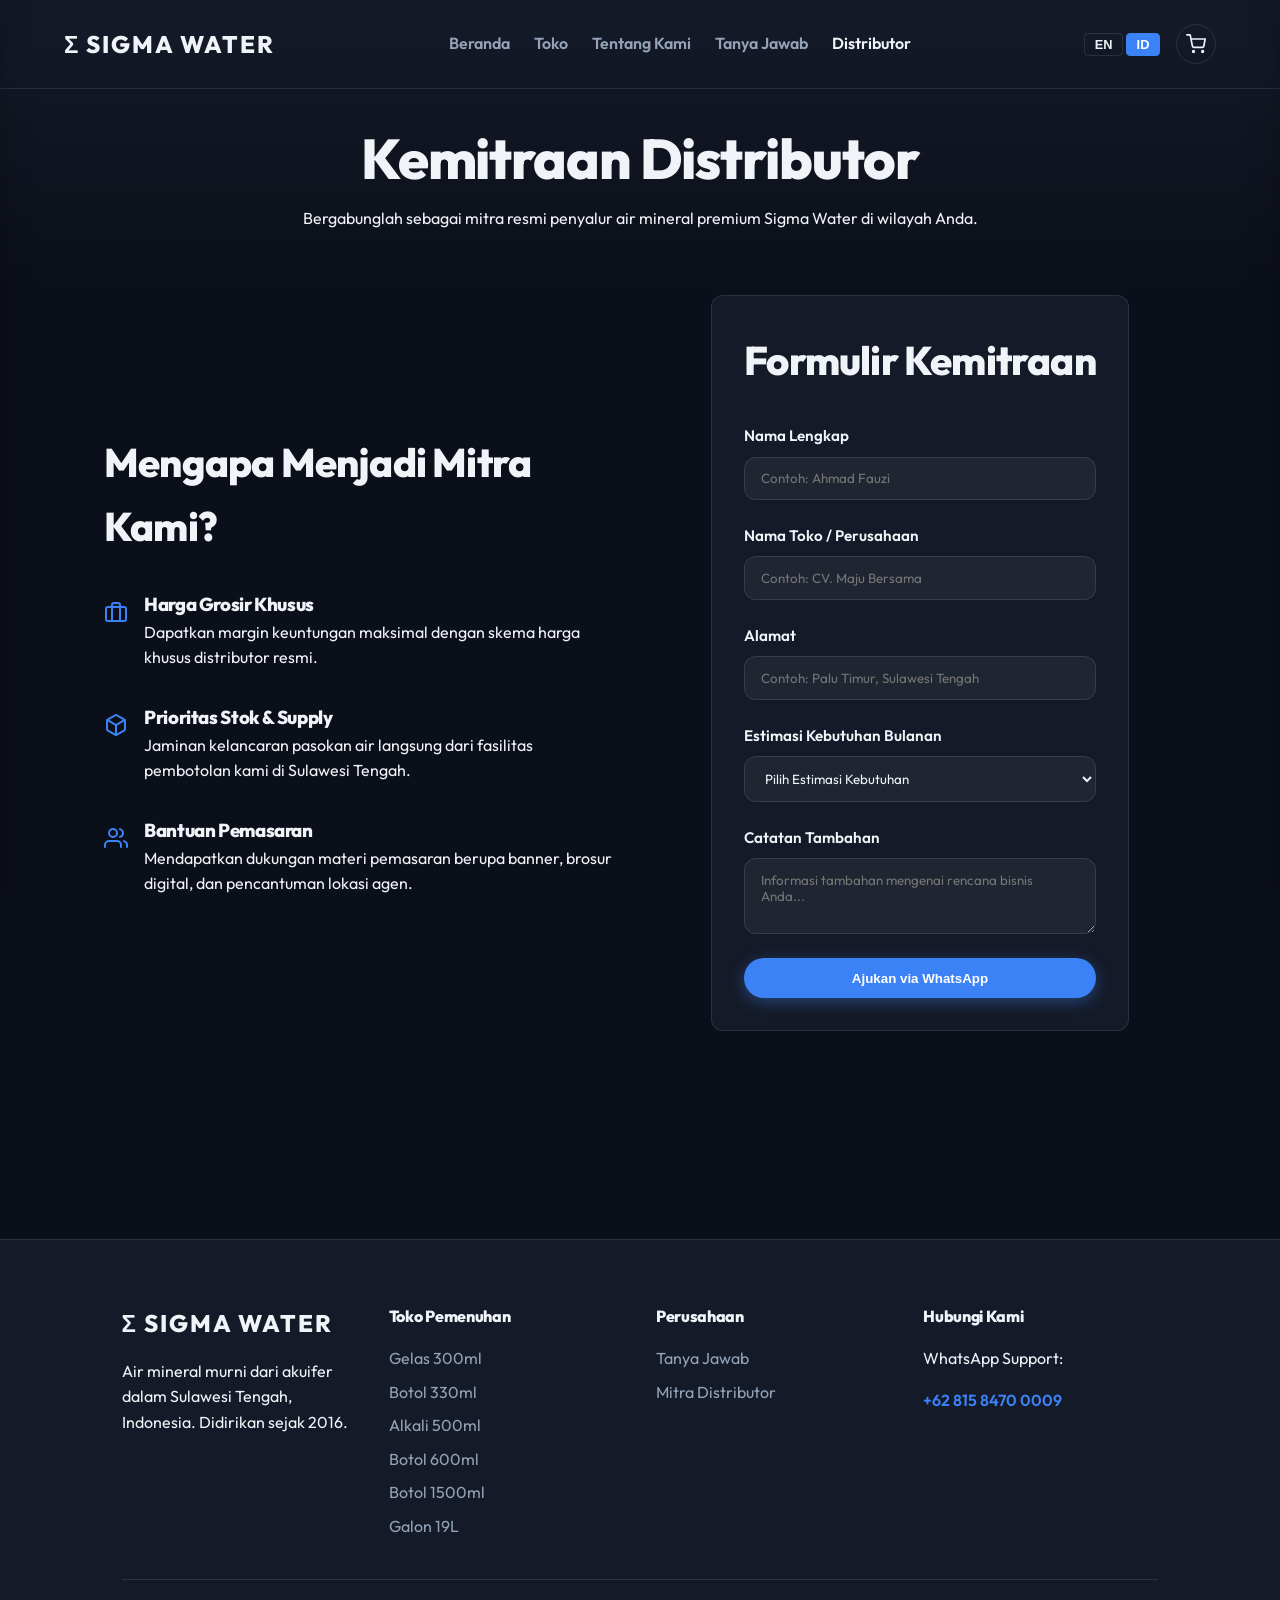
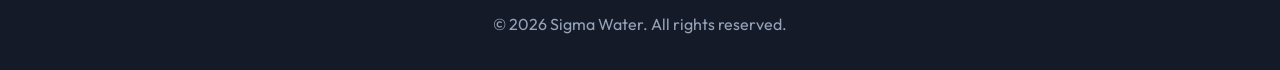
==== commit 5f75d116: "fix: update footer Corporate column to only display FAQ and Distributor links" ====
--- a/distributor.html
+++ b/distributor.html
@@ -287,13 +287,9 @@
         <div class="footer-col">
           <h4 class="lang-en">Corporate</h4>
           <h4 class="lang-id">Perusahaan</h4>
-          <a href="story.html" class="lang-en">Our Story</a>
-          <a href="story.html" class="lang-id">Tentang Kami</a>
-          <a href="story.html#sustainability" class="lang-en">Sustainability</a>
-          <a href="story.html#sustainability" class="lang-id">Keberlanjutan</a>
           <a href="faq.html" class="lang-en">FAQ</a>
           <a href="faq.html" class="lang-id">Tanya Jawab</a>
-          <a href="distributor.html" class="lang-en">Mitra Distributor</a>
+          <a href="distributor.html" class="lang-en">Distributor</a>
           <a href="distributor.html" class="lang-id">Mitra Distributor</a>
         </div>
         <div class="footer-col">
